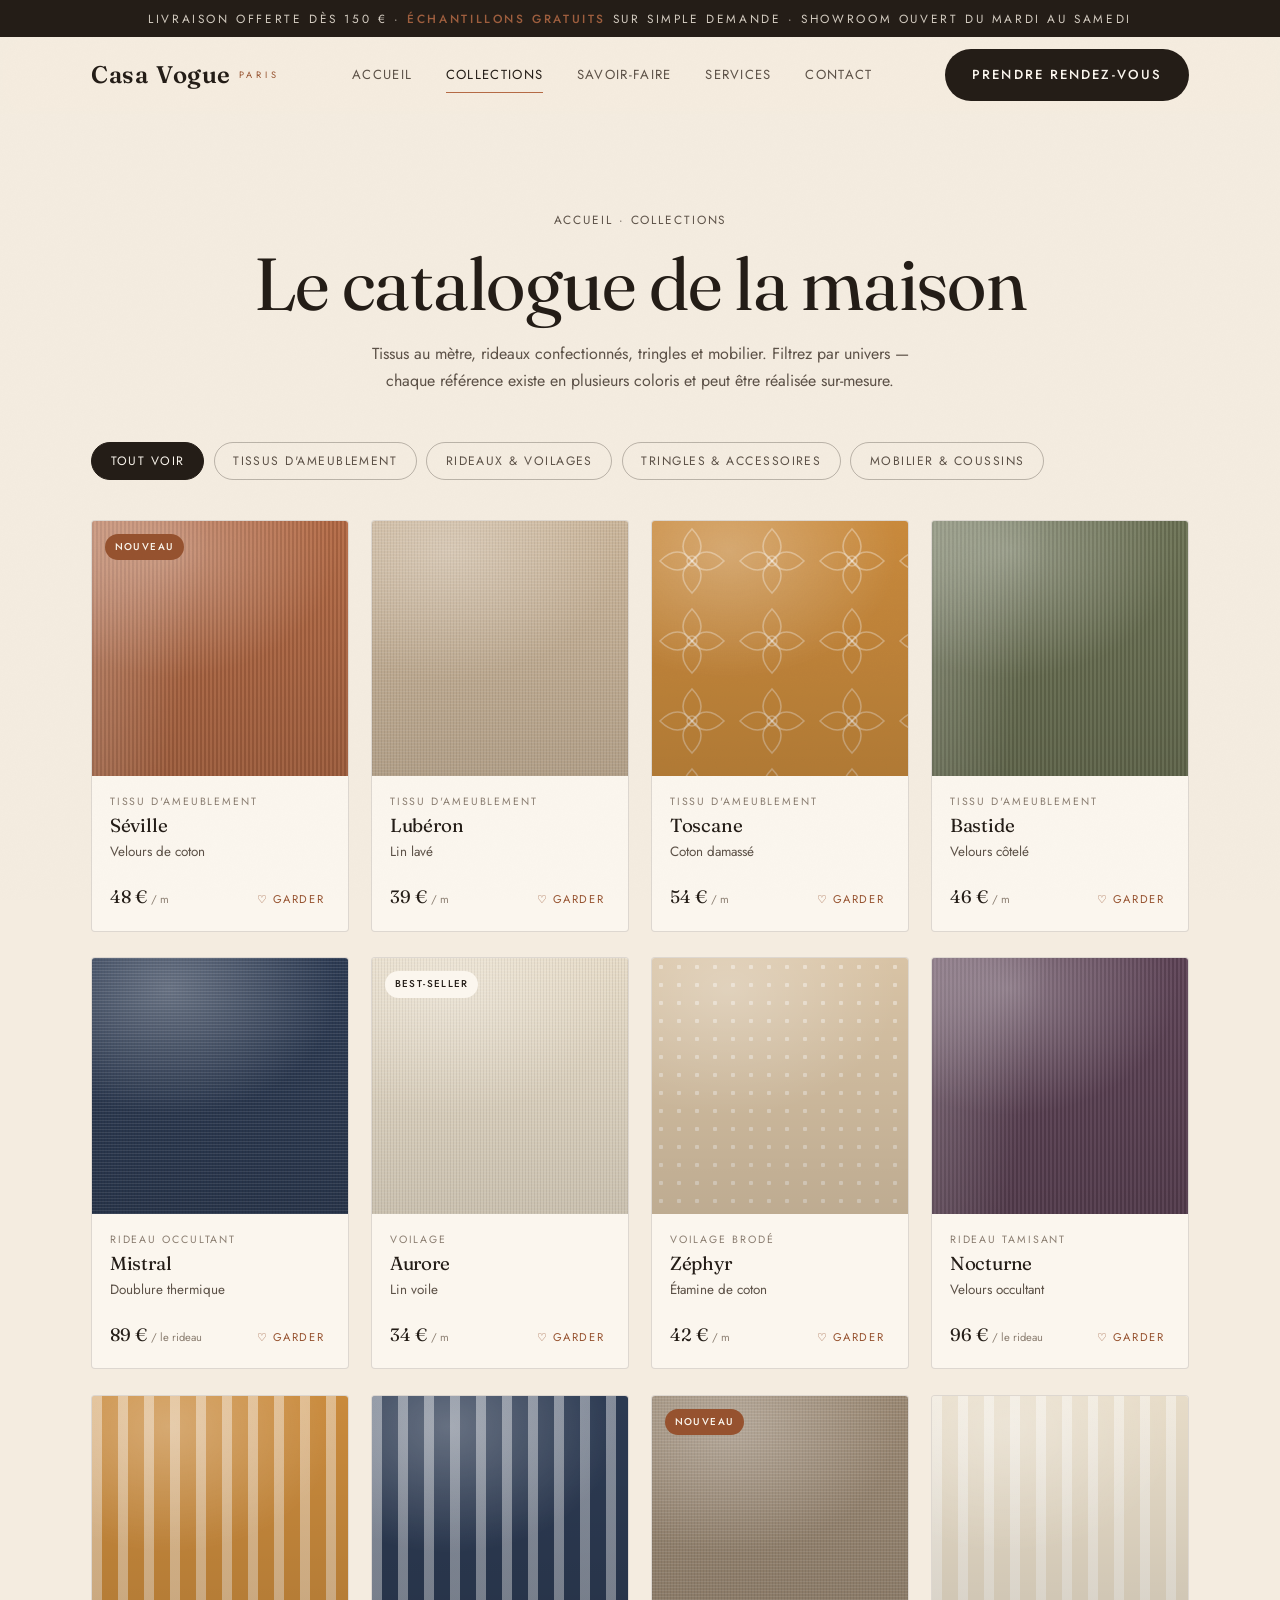
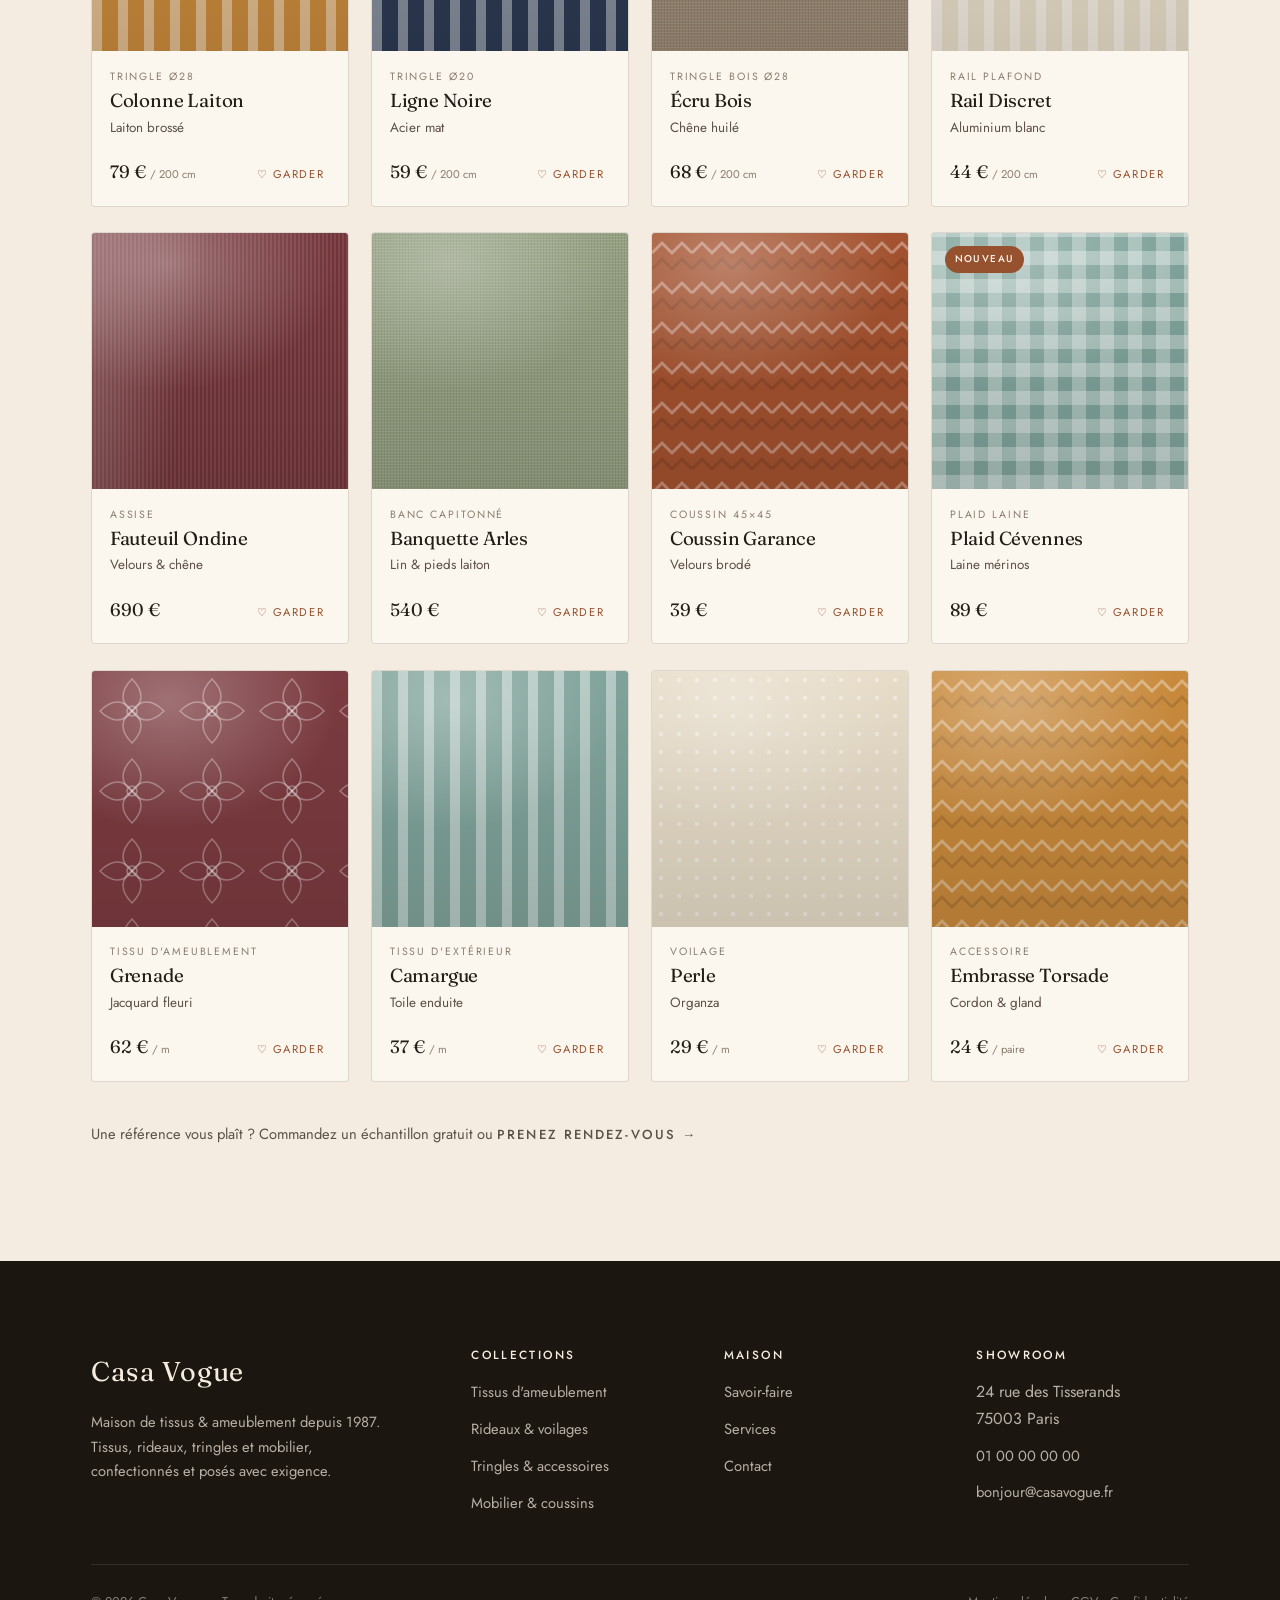
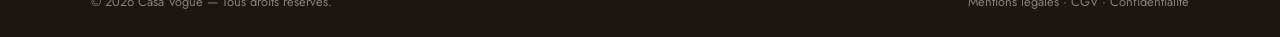
==== collections.html @ 4a0892eb "Premier rendu du site vitrine Casa Vogue Site statique (HTML/CSS/JS) pour une maison de tissus & ame" ====
<!DOCTYPE html>
<html lang="fr">
<head>
  <meta charset="UTF-8" />
  <meta name="viewport" content="width=device-width, initial-scale=1.0" />
  <title>Collections — CASA VOGUE</title>
  <meta name="description" content="Le catalogue Casa Vogue : tissus d'ameublement, rideaux & voilages, tringles et accessoires, mobilier et coussins. Filtrez par univers." />
  <link rel="icon" href="assets/img/favicon.svg" type="image/svg+xml" />
  <link rel="preconnect" href="https://fonts.googleapis.com" />
  <link rel="preconnect" href="https://fonts.gstatic.com" crossorigin />
  <link href="https://fonts.googleapis.com/css2?family=Fraunces:ital,opsz,wght@0,9..144,400;0,9..144,500;0,9..144,600;1,9..144,400;1,9..144,500&family=Jost:wght@300;400;500;600&display=swap" rel="stylesheet" />
  <link rel="stylesheet" href="assets/css/styles.css" />
</head>
<body>

  <div class="topbar">
    <span>Livraison offerte dès 150 € · <b>Échantillons gratuits</b> sur simple demande · Showroom ouvert du mardi au samedi</span>
  </div>

  <header class="nav">
    <div class="wrap nav-inner">
      <a href="index.html" class="brand" aria-label="Casa Vogue, accueil">
        <span class="mark">Casa</span><span class="mark">Vogue</span><span class="sub">Paris</span>
      </a>
      <nav class="nav-links" aria-label="Navigation principale">
        <a href="index.html">Accueil</a>
        <a href="collections.html" aria-current="page">Collections</a>
        <a href="index.html#savoir-faire">Savoir-faire</a>
        <a href="index.html#services">Services</a>
        <a href="contact.html">Contact</a>
      </nav>
      <div class="nav-cta">
        <a href="contact.html" class="btn btn-primary">Prendre rendez-vous</a>
        <button class="nav-toggle" aria-label="Ouvrir le menu" aria-expanded="false"><span></span><span></span><span></span></button>
      </div>
    </div>
  </header>

  <nav class="mobile-menu" aria-label="Menu mobile">
    <a href="index.html">Accueil</a>
    <a href="collections.html">Collections</a>
    <a href="index.html#savoir-faire">Savoir-faire</a>
    <a href="index.html#services">Services</a>
    <a href="contact.html">Contact</a>
    <a href="contact.html" class="btn btn-primary">Prendre rendez-vous</a>
  </nav>

  <main>
    <section class="page-hero">
      <div class="wrap">
        <p class="breadcrumb" data-reveal><a href="index.html">Accueil</a> · Collections</p>
        <h1 data-reveal data-delay="1">Le catalogue de la maison</h1>
        <p data-reveal data-delay="2">Tissus au mètre, rideaux confectionnés, tringles et mobilier.
          Filtrez par univers — chaque référence existe en plusieurs coloris et peut être réalisée sur-mesure.</p>
      </div>
    </section>

    <section class="section" style="padding-top:0">
      <div class="wrap">
        <div class="filterbar" data-filter data-reveal>
          <button data-cat="all" class="active">Tout voir</button>
          <button data-cat="tissus">Tissus d'ameublement</button>
          <button data-cat="rideaux">Rideaux &amp; voilages</button>
          <button data-cat="tringles">Tringles &amp; accessoires</button>
          <button data-cat="ameublement">Mobilier &amp; coussins</button>
        </div>

        <div class="product-grid" data-catalogue>
          <!-- injecté par assets/js/products.js -->
        </div>

        <p style="margin-top:2.5rem;color:var(--ink-soft);font-size:.92rem" data-reveal>
          Une référence vous plaît&nbsp;? Commandez un échantillon gratuit ou
          <a href="contact.html" class="link-underline" style="display:inline">prenez rendez-vous <span class="arrow">→</span></a>
        </p>
      </div>
    </section>
  </main>

  <footer class="footer">
    <div class="wrap">
      <div class="footer-top">
        <div>
          <div class="brand">Casa Vogue</div>
          <p>Maison de tissus & ameublement depuis 1987. Tissus, rideaux, tringles et mobilier, confectionnés et posés avec exigence.</p>
        </div>
        <div>
          <h4>Collections</h4>
          <ul>
            <li><a href="collections.html#tissus">Tissus d'ameublement</a></li>
            <li><a href="collections.html#rideaux">Rideaux &amp; voilages</a></li>
            <li><a href="collections.html#tringles">Tringles &amp; accessoires</a></li>
            <li><a href="collections.html#ameublement">Mobilier &amp; coussins</a></li>
          </ul>
        </div>
        <div>
          <h4>Maison</h4>
          <ul>
            <li><a href="index.html#savoir-faire">Savoir-faire</a></li>
            <li><a href="index.html#services">Services</a></li>
            <li><a href="contact.html">Contact</a></li>
          </ul>
        </div>
        <div>
          <h4>Showroom</h4>
          <ul>
            <li>24 rue des Tisserands<br>75003 Paris</li>
            <li><a href="tel:+33100000000">01 00 00 00 00</a></li>
            <li><a href="mailto:bonjour@casavogue.fr">bonjour@casavogue.fr</a></li>
          </ul>
        </div>
      </div>
      <div class="footer-bottom">
        <span>© <span data-year>2026</span> Casa Vogue — Tous droits réservés.</span>
        <span><a href="#">Mentions légales</a> · <a href="#">CGV</a> · <a href="#">Confidentialité</a></span>
      </div>
    </div>
  </footer>

  <script src="assets/js/main.js"></script>
  <script src="assets/js/products.js"></script>
</body>
</html>
---- assets/css/styles.css ----
/* =====================================================================
   CASA VOGUE — Maison de tissus & ameublement
   Design system : ivoire chaud · encre espresso · terracotta · olive
   Typographie : Fraunces (display) + Jost (texte)
   ===================================================================== */

/* ------------------------------ Tokens ------------------------------ */
:root {
  /* Palette */
  --paper:        #f4ece0;
  --paper-2:      #ecdfcd;
  --cream:        #fbf6ee;
  --ink:          #241d17;
  --ink-soft:     #5c5147;
  --ink-faint:    #8a7d70;
  --terracotta:   #b56a45;
  --terracotta-d: #96522f;
  --olive:        #6d7355;
  --bordeaux:     #7c3b40;
  --gold:         #a9803f;
  --line:         rgba(36, 29, 23, .14);
  --line-strong:  rgba(36, 29, 23, .28);
  --shadow:       0 24px 60px -30px rgba(36, 29, 23, .45);
  --shadow-sm:    0 12px 30px -18px rgba(36, 29, 23, .4);

  /* Type */
  --display: "Fraunces", "Playfair Display", Georgia, serif;
  --body:    "Jost", "Century Gothic", sans-serif;

  /* Rhythm */
  --wrap: 1200px;
  --gutter: clamp(1.25rem, 4vw, 4rem);
  --radius: 4px;
  --ease: cubic-bezier(.22, 1, .36, 1);
}

/* ------------------------------ Reset ------------------------------- */
*, *::before, *::after { box-sizing: border-box; }
* { margin: 0; }
html { scroll-behavior: smooth; -webkit-text-size-adjust: 100%; }
body {
  font-family: var(--body);
  color: var(--ink);
  background: var(--paper);
  line-height: 1.65;
  font-weight: 400;
  overflow-x: hidden;
  -webkit-font-smoothing: antialiased;
  text-rendering: optimizeLegibility;
}
img, svg { display: block; max-width: 100%; }
a { color: inherit; text-decoration: none; }
button { font-family: inherit; cursor: pointer; border: none; background: none; color: inherit; }
ul { list-style: none; padding: 0; }

/* Paper grain overlay */
body::before {
  content: "";
  position: fixed;
  inset: 0;
  pointer-events: none;
  z-index: 9999;
  opacity: .5;
  mix-blend-mode: multiply;
  background-image: url("data:image/svg+xml,%3Csvg xmlns='http://www.w3.org/2000/svg' width='140' height='140'%3E%3Cfilter id='n'%3E%3CfeTurbulence type='fractalNoise' baseFrequency='.85' numOctaves='2' stitchTiles='stitch'/%3E%3CfeColorMatrix type='saturate' values='0'/%3E%3C/filter%3E%3Crect width='100%25' height='100%25' filter='url(%23n)' opacity='.045'/%3E%3C/svg%3E");
}

/* --------------------------- Typography ----------------------------- */
h1, h2, h3, h4 { font-family: var(--display); font-weight: 400; line-height: 1.04; letter-spacing: -.01em; }
.eyebrow {
  font-family: var(--body);
  font-size: .72rem;
  letter-spacing: .34em;
  text-transform: uppercase;
  color: var(--terracotta-d);
  font-weight: 500;
  display: inline-flex;
  align-items: center;
  gap: .8rem;
}
.eyebrow::before { content: ""; width: 30px; height: 1px; background: var(--terracotta); opacity: .7; }
.eyebrow.center::after { content: ""; width: 30px; height: 1px; background: var(--terracotta); opacity: .7; }
.serif-italic { font-style: italic; }

/* ---------------------------- Layout -------------------------------- */
.wrap { width: 100%; max-width: var(--wrap); margin-inline: auto; padding-inline: var(--gutter); }
.section { padding-block: clamp(4.5rem, 9vw, 8rem); }
.section-head { max-width: 640px; margin-bottom: clamp(2.5rem, 5vw, 4rem); }
.section-head.center { margin-inline: auto; text-align: center; }
.section-head h2 { font-size: clamp(2.1rem, 5.2vw, 3.6rem); margin-top: 1.1rem; }
.section-head p { margin-top: 1.2rem; color: var(--ink-soft); font-size: 1.05rem; max-width: 52ch; }
.section-head.center p { margin-inline: auto; }

/* ---------------------------- Buttons ------------------------------- */
.btn {
  --pad: .95rem 1.7rem;
  display: inline-flex; align-items: center; gap: .6rem;
  padding: var(--pad);
  font-size: .82rem; letter-spacing: .16em; text-transform: uppercase; font-weight: 500;
  border-radius: 100px;
  transition: transform .35s var(--ease), background .35s var(--ease), color .35s var(--ease), box-shadow .35s var(--ease);
  position: relative; will-change: transform;
}
.btn .arrow { transition: transform .35s var(--ease); }
.btn:hover .arrow { transform: translateX(4px); }
.btn-primary { background: var(--ink); color: var(--cream); }
.btn-primary:hover { background: var(--terracotta-d); transform: translateY(-2px); box-shadow: var(--shadow-sm); }
.btn-ghost { border: 1px solid var(--line-strong); color: var(--ink); }
.btn-ghost:hover { border-color: var(--ink); background: var(--ink); color: var(--cream); transform: translateY(-2px); }
.link-underline {
  font-size: .82rem; letter-spacing: .16em; text-transform: uppercase; font-weight: 500;
  display: inline-flex; align-items: center; gap: .55rem; padding-bottom: 3px;
  background-image: linear-gradient(var(--terracotta), var(--terracotta));
  background-size: 0% 1px; background-repeat: no-repeat; background-position: left bottom;
  transition: background-size .4s var(--ease), color .3s;
}
.link-underline:hover { background-size: 100% 1px; color: var(--terracotta-d); }
.link-underline .arrow { transition: transform .35s var(--ease); }
.link-underline:hover .arrow { transform: translateX(4px); }

/* -------------------------- Announcement ---------------------------- */
.topbar {
  background: var(--ink); color: var(--paper);
  font-size: .74rem; letter-spacing: .22em; text-transform: uppercase;
  text-align: center; padding: .55rem 1rem; position: relative; z-index: 60;
}
.topbar span { opacity: .85; }
.topbar b { color: var(--terracotta); font-weight: 500; }

/* ------------------------------ Nav --------------------------------- */
.nav {
  position: sticky; top: 0; z-index: 50;
  background: color-mix(in srgb, var(--paper) 82%, transparent);
  backdrop-filter: blur(14px) saturate(1.4);
  border-bottom: 1px solid transparent;
  transition: border-color .4s, background .4s, box-shadow .4s;
}
.nav.scrolled { border-color: var(--line); box-shadow: 0 10px 30px -24px rgba(36,29,23,.5); }
.nav-inner { display: flex; align-items: center; justify-content: space-between; height: 76px; }
.brand { display: flex; align-items: baseline; gap: .5rem; font-family: var(--display); font-size: 1.5rem; letter-spacing: .02em; }
.brand .mark { font-weight: 600; }
.brand .sub { font-family: var(--body); font-size: .58rem; letter-spacing: .42em; text-transform: uppercase; color: var(--terracotta-d); align-self: center; }
.nav-links { display: flex; align-items: center; gap: 2.1rem; }
.nav-links a {
  font-size: .82rem; letter-spacing: .1em; text-transform: uppercase; color: var(--ink-soft);
  position: relative; padding: .3rem 0; transition: color .3s;
}
.nav-links a::after {
  content: ""; position: absolute; left: 0; bottom: -2px; width: 0; height: 1px;
  background: var(--terracotta); transition: width .35s var(--ease);
}
.nav-links a:hover, .nav-links a[aria-current="page"] { color: var(--ink); }
.nav-links a:hover::after, .nav-links a[aria-current="page"]::after { width: 100%; }
.nav-cta { display: flex; align-items: center; gap: 1.2rem; }
.nav-toggle { display: none; width: 44px; height: 44px; flex-direction: column; justify-content: center; gap: 5px; align-items: center; }
.nav-toggle span { width: 24px; height: 1.6px; background: var(--ink); transition: transform .35s var(--ease), opacity .3s; }
.nav-toggle.open span:nth-child(1) { transform: translateY(6.6px) rotate(45deg); }
.nav-toggle.open span:nth-child(2) { opacity: 0; }
.nav-toggle.open span:nth-child(3) { transform: translateY(-6.6px) rotate(-45deg); }

/* ------------------------------ Hero -------------------------------- */
.hero { position: relative; padding-top: clamp(2.5rem, 5vw, 4rem); padding-bottom: clamp(3rem, 6vw, 5rem); overflow: hidden; }
.hero-grid { display: grid; grid-template-columns: 1.05fr .95fr; gap: clamp(2rem, 5vw, 4.5rem); align-items: center; }
.hero-copy { max-width: 33rem; }
.hero h1 { font-size: clamp(2.9rem, 7.4vw, 5.9rem); margin: 1.4rem 0 0; letter-spacing: -.02em; }
.hero h1 em { font-style: italic; color: var(--terracotta-d); }
.hero-lede { margin-top: 1.6rem; font-size: 1.12rem; color: var(--ink-soft); max-width: 42ch; }
.hero-actions { margin-top: 2.3rem; display: flex; gap: 1rem; flex-wrap: wrap; }
.hero-stats { margin-top: 3rem; display: flex; gap: 2.4rem; flex-wrap: wrap; }
.hero-stats .stat b { font-family: var(--display); font-size: 1.9rem; display: block; line-height: 1; }
.hero-stats .stat span { font-size: .72rem; letter-spacing: .16em; text-transform: uppercase; color: var(--ink-faint); }

/* Hero collage of fabric swatches */
.hero-collage { position: relative; aspect-ratio: 1 / 1.06; }
.hero-collage .tile {
  position: absolute; border-radius: 6px; box-shadow: var(--shadow);
  overflow: hidden; border: 6px solid var(--cream);
}
.hero-collage .t1 { inset: 0 34% 30% 0; z-index: 2; }
.hero-collage .t2 { width: 46%; aspect-ratio: 3/4; right: 0; top: 8%; z-index: 3; }
.hero-collage .t3 { width: 40%; aspect-ratio: 4/3; left: 8%; bottom: 0; z-index: 4; }
.hero-collage .badge {
  position: absolute; right: 2%; bottom: 6%; z-index: 5;
  width: 122px; height: 122px; border-radius: 50%;
  background: var(--bordeaux); color: var(--cream);
  display: grid; place-items: center; text-align: center;
  font-family: var(--display); line-height: 1.1; box-shadow: var(--shadow);
  animation: spin-slow 26s linear infinite;
}
.hero-collage .badge span { font-size: .62rem; letter-spacing: .12em; text-transform: uppercase; font-family: var(--body); display: block; }
.hero-collage .badge b { font-size: 1.35rem; display: block; }
@keyframes spin-slow { to { transform: rotate(360deg); } }
@media (prefers-reduced-motion: reduce) { .hero-collage .badge { animation: none; } }

/* ----------------------------- Marquee ------------------------------ */
.marquee { border-block: 1px solid var(--line); background: var(--paper-2); overflow: hidden; }
.marquee-track { display: flex; gap: 3.2rem; padding: 1.05rem 0; white-space: nowrap; width: max-content; animation: slide 34s linear infinite; }
.marquee:hover .marquee-track { animation-play-state: paused; }
.marquee-track span { font-family: var(--display); font-style: italic; font-size: 1.5rem; color: var(--ink-soft); display: inline-flex; align-items: center; gap: 3.2rem; }
.marquee-track span::after { content: "✦"; color: var(--terracotta); font-style: normal; font-size: .8rem; }
@keyframes slide { to { transform: translateX(-50%); } }
@media (prefers-reduced-motion: reduce) { .marquee-track { animation: none; } }

/* --------------------------- Swatch art ----------------------------- */
/* Base fabric swatch; palette + weave set by modifier classes */
.swatch { position: relative; width: 100%; height: 100%; background-color: var(--sw, #cbb69b); overflow: hidden; }
.swatch::after { /* soft light + weave sheen */
  content: ""; position: absolute; inset: 0;
  background:
    radial-gradient(120% 90% at 30% 12%, rgba(255,255,255,.28), transparent 55%),
    linear-gradient(180deg, transparent, rgba(0,0,0,.12));
}
/* Linen / lin weave */
.w-lin { background-image:
  repeating-linear-gradient(0deg, rgba(255,255,255,.10) 0 1px, transparent 1px 3px),
  repeating-linear-gradient(90deg, rgba(0,0,0,.07) 0 1px, transparent 1px 3px); }
/* Velvet / velours */
.w-velours { background-image:
  linear-gradient(100deg, rgba(255,255,255,.22), transparent 40%),
  repeating-linear-gradient(90deg, rgba(0,0,0,.10) 0 2px, rgba(255,255,255,.05) 2px 4px); }
/* Stripes / rayures */
.w-rayures { background-image:
  repeating-linear-gradient(90deg, rgba(255,255,255,.42) 0 10px, transparent 10px 26px); }
/* Gingham / carreaux */
.w-carreaux { background-image:
  repeating-linear-gradient(0deg, rgba(255,255,255,.32) 0 14px, transparent 14px 28px),
  repeating-linear-gradient(90deg, rgba(255,255,255,.32) 0 14px, transparent 14px 28px); }
/* Chevron */
.w-chevron { background-image: url("data:image/svg+xml,%3Csvg xmlns='http://www.w3.org/2000/svg' width='40' height='40'%3E%3Cpath d='M0 20 L10 10 L20 20 L30 10 L40 20' fill='none' stroke='%23ffffff' stroke-opacity='.35' stroke-width='3'/%3E%3Cpath d='M0 36 L10 26 L20 36 L30 26 L40 36' fill='none' stroke='%23000000' stroke-opacity='.12' stroke-width='3'/%3E%3C/svg%3E"); }
/* Damask / floral */
.w-damas { background-image: url("data:image/svg+xml,%3Csvg xmlns='http://www.w3.org/2000/svg' width='80' height='80'%3E%3Cg fill='none' stroke='%23ffffff' stroke-opacity='.34' stroke-width='1.6'%3E%3Cpath d='M40 8 C52 20 52 32 40 40 C28 32 28 20 40 8Z'/%3E%3Cpath d='M40 72 C52 60 52 48 40 40 C28 48 28 60 40 72Z'/%3E%3Ccircle cx='40' cy='40' r='5'/%3E%3Cpath d='M8 40 C20 52 32 52 40 40 C32 28 20 28 8 40Z'/%3E%3Cpath d='M72 40 C60 52 48 52 40 40 C48 28 60 28 72 40Z'/%3E%3C/g%3E%3C/svg%3E"); }
/* Dots / pois */
.w-pois { background-image: radial-gradient(rgba(255,255,255,.4) 2px, transparent 2.5px); background-size: 18px 18px; }

/* Palettes */
.p-terracotta { --sw: #b56a45; }
.p-ochre      { --sw: #c98a3c; }
.p-olive      { --sw: #6d7355; }
.p-sage       { --sw: #94a081; }
.p-bordeaux   { --sw: #7c3b40; }
.p-bleu       { --sw: #3f5a6b; }
.p-bleunuit   { --sw: #2c3a52; }
.p-lin        { --sw: #cbb69b; }
.p-sable      { --sw: #d8c3a5; }
.p-taupe      { --sw: #9a8873; }
.p-ivoire     { --sw: #e7dcc8; }
.p-rouille    { --sw: #a4522f; }
.p-vertdeau   { --sw: #7fa39a; }
.p-prune      { --sw: #5f4457; }

/* --------------------------- Collections ---------------------------- */
.collections-grid { display: grid; grid-template-columns: repeat(3, 1fr); gap: 1.5rem; }
.collection-card {
  position: relative; border-radius: var(--radius); overflow: hidden;
  aspect-ratio: 4 / 5; box-shadow: var(--shadow-sm); isolation: isolate; display: block;
}
.collection-card .swatch { transition: transform .8s var(--ease); }
.collection-card:hover .swatch { transform: scale(1.06); }
.collection-card .overlay {
  position: absolute; inset: 0; z-index: 2;
  background: linear-gradient(to top, rgba(20,15,11,.72) 8%, rgba(20,15,11,.06) 55%, transparent);
  display: flex; flex-direction: column; justify-content: flex-end; padding: 1.6rem;
  color: var(--cream);
}
.collection-card .count { font-size: .7rem; letter-spacing: .2em; text-transform: uppercase; opacity: .82; }
.collection-card h3 { font-size: 1.5rem; margin-top: .25rem; }
.collection-card .go {
  margin-top: .9rem; font-size: .74rem; letter-spacing: .16em; text-transform: uppercase;
  display: inline-flex; align-items: center; gap: .5rem; opacity: 0; transform: translateY(8px);
  transition: opacity .4s var(--ease), transform .4s var(--ease);
}
.collection-card:hover .go { opacity: 1; transform: translateY(0); }
.collection-card.tall { grid-row: span 2; aspect-ratio: auto; }

/* ---------------------------- Products ------------------------------ */
.product-grid { display: grid; grid-template-columns: repeat(4, 1fr); gap: 1.6rem 1.4rem; }
.product {
  background: var(--cream); border: 1px solid var(--line); border-radius: var(--radius);
  overflow: hidden; transition: transform .4s var(--ease), box-shadow .4s var(--ease); display: flex; flex-direction: column;
}
.product:hover { transform: translateY(-6px); box-shadow: var(--shadow); }
.product .thumb { aspect-ratio: 1 / 1; position: relative; overflow: hidden; }
.product .thumb .swatch { transition: transform .7s var(--ease); }
.product:hover .thumb .swatch { transform: scale(1.07); }
.product .tag {
  position: absolute; top: .8rem; left: .8rem; z-index: 3;
  background: var(--cream); color: var(--ink); font-size: .62rem; letter-spacing: .14em;
  text-transform: uppercase; padding: .32rem .6rem; border-radius: 100px; font-weight: 500;
}
.product .tag.new { background: var(--terracotta-d); color: var(--cream); }
.product .body { padding: 1.05rem 1.1rem 1.2rem; display: flex; flex-direction: column; gap: .35rem; flex: 1; }
.product .cat { font-size: .66rem; letter-spacing: .18em; text-transform: uppercase; color: var(--ink-faint); }
.product h3 { font-size: 1.18rem; }
.product .matiere { font-size: .84rem; color: var(--ink-soft); }
.product .foot { margin-top: auto; padding-top: .8rem; display: flex; align-items: baseline; justify-content: space-between; }
.product .price { font-family: var(--display); font-size: 1.12rem; }
.product .price small { font-size: .7rem; color: var(--ink-faint); font-family: var(--body); }
.product .fav { font-size: .7rem; letter-spacing: .14em; text-transform: uppercase; color: var(--terracotta-d); }

/* Filter bar */
.filterbar { display: flex; flex-wrap: wrap; gap: .6rem; margin-bottom: 2.5rem; }
.filterbar button {
  font-size: .76rem; letter-spacing: .12em; text-transform: uppercase; color: var(--ink-soft);
  padding: .55rem 1.15rem; border: 1px solid var(--line-strong); border-radius: 100px;
  transition: all .3s var(--ease);
}
.filterbar button:hover { border-color: var(--ink); color: var(--ink); }
.filterbar button.active { background: var(--ink); color: var(--cream); border-color: var(--ink); }

/* --------------------------- Savoir-faire --------------------------- */
.split { display: grid; grid-template-columns: 1fr 1fr; gap: clamp(2rem, 5vw, 5rem); align-items: center; }
.split.alt { background: var(--ink); color: var(--paper); }
.split-art { position: relative; aspect-ratio: 5/6; border-radius: var(--radius); overflow: hidden; box-shadow: var(--shadow); }
.split-art .swatch-frame { position: absolute; border: 6px solid var(--cream); border-radius: 6px; box-shadow: var(--shadow-sm); overflow: hidden; }
.split-copy h2 { font-size: clamp(2rem, 4.6vw, 3.2rem); margin: 1.1rem 0 1.3rem; }
.split-copy p { color: var(--ink-soft); margin-bottom: 1rem; }
.split.alt .split-copy p { color: color-mix(in srgb, var(--paper) 80%, transparent); }
.feature-list { margin-top: 1.6rem; display: grid; gap: 1.1rem; }
.feature-list li { display: flex; gap: 1rem; align-items: flex-start; }
.feature-list .ic { flex: none; width: 40px; height: 40px; border-radius: 50%; border: 1px solid var(--line-strong); display: grid; place-items: center; color: var(--terracotta-d); }
.split.alt .feature-list .ic { border-color: rgba(255,255,255,.2); color: var(--terracotta); }
.feature-list b { font-family: var(--display); font-size: 1.1rem; font-weight: 500; }
.feature-list span { font-size: .9rem; color: var(--ink-faint); }
.split.alt .feature-list span { color: color-mix(in srgb, var(--paper) 60%, transparent); }

/* ----------------------------- Services ----------------------------- */
.services-grid { display: grid; grid-template-columns: repeat(4, 1fr); gap: 1.4rem; }
.service {
  padding: 2rem 1.6rem; border: 1px solid var(--line); border-radius: var(--radius);
  background: var(--cream); transition: transform .4s var(--ease), border-color .4s, background .4s;
  position: relative; overflow: hidden;
}
.service::before {
  content: ""; position: absolute; left: 0; top: 0; width: 100%; height: 3px;
  background: linear-gradient(90deg, var(--terracotta), var(--gold)); transform: scaleX(0); transform-origin: left; transition: transform .5s var(--ease);
}
.service:hover { transform: translateY(-6px); }
.service:hover::before { transform: scaleX(1); }
.service .num { font-family: var(--display); font-size: .9rem; color: var(--terracotta-d); }
.service .ic { width: 46px; height: 46px; margin: 1rem 0 1.2rem; color: var(--ink); }
.service h3 { font-size: 1.35rem; margin-bottom: .6rem; }
.service p { font-size: .92rem; color: var(--ink-soft); }

/* --------------------------- Réalisations --------------------------- */
.gallery { display: grid; grid-template-columns: repeat(4, 1fr); grid-auto-rows: 200px; gap: 1rem; }
.gallery figure { position: relative; border-radius: var(--radius); overflow: hidden; box-shadow: var(--shadow-sm); }
.gallery figure .swatch { transition: transform .8s var(--ease); }
.gallery figure:hover .swatch { transform: scale(1.08); }
.gallery figcaption {
  position: absolute; left: 0; bottom: 0; right: 0; padding: 1rem;
  background: linear-gradient(to top, rgba(20,15,11,.66), transparent);
  color: var(--cream); font-size: .8rem; letter-spacing: .1em; text-transform: uppercase;
  transform: translateY(6px); opacity: 0; transition: all .4s var(--ease);
}
.gallery figure:hover figcaption { transform: translateY(0); opacity: 1; }
.g-wide { grid-column: span 2; }
.g-tall { grid-row: span 2; }

/* --------------------------- Testimonials --------------------------- */
.testi-grid { display: grid; grid-template-columns: repeat(3, 1fr); gap: 1.6rem; }
.testi {
  padding: 2.2rem 1.9rem; background: var(--cream); border: 1px solid var(--line);
  border-radius: var(--radius); display: flex; flex-direction: column; gap: 1.2rem;
}
.testi .stars { color: var(--gold); letter-spacing: .2em; font-size: .9rem; }
.testi blockquote { font-family: var(--display); font-size: 1.22rem; line-height: 1.45; font-style: italic; }
.testi .who { display: flex; align-items: center; gap: .85rem; margin-top: auto; }
.testi .avatar { width: 42px; height: 42px; border-radius: 50%; background: var(--paper-2); display: grid; place-items: center; font-family: var(--display); color: var(--terracotta-d); }
.testi .who b { display: block; font-family: var(--display); font-weight: 500; }
.testi .who span { font-size: .78rem; color: var(--ink-faint); }

/* ------------------------------ CTA band ---------------------------- */
.cta-band { background: var(--ink); color: var(--paper); position: relative; overflow: hidden; }
.cta-band::before {
  content: ""; position: absolute; inset: 0; opacity: .5;
  background:
    radial-gradient(50% 60% at 85% 20%, rgba(181,106,69,.5), transparent 60%),
    radial-gradient(45% 55% at 12% 90%, rgba(109,115,85,.45), transparent 60%);
}
.cta-inner { position: relative; display: grid; grid-template-columns: 1.2fr .8fr; gap: 3rem; align-items: center; }
.cta-inner h2 { font-size: clamp(2rem, 5vw, 3.4rem); }
.cta-inner p { margin-top: 1rem; color: color-mix(in srgb, var(--paper) 78%, transparent); }
.newsletter { display: flex; gap: .6rem; margin-top: 1.6rem; max-width: 460px; }
.newsletter input {
  flex: 1; background: transparent; border: 1px solid rgba(255,255,255,.28); border-radius: 100px;
  padding: .9rem 1.3rem; color: var(--paper); font-family: inherit; font-size: .92rem;
}
.newsletter input::placeholder { color: rgba(255,255,255,.55); }
.newsletter input:focus { outline: none; border-color: var(--terracotta); }
.newsletter .btn-primary { background: var(--terracotta); color: var(--cream); white-space: nowrap; }
.newsletter .btn-primary:hover { background: var(--terracotta-d); }
.cta-msg { margin-top: .8rem; font-size: .82rem; color: var(--terracotta); min-height: 1.2em; }

/* ------------------------------ Footer ------------------------------ */
.footer { background: #1c1610; color: color-mix(in srgb, var(--paper) 72%, transparent); padding-top: clamp(3.5rem, 7vw, 5.5rem); }
.footer-top { display: grid; grid-template-columns: 1.6fr 1fr 1fr 1fr; gap: 2.5rem; padding-bottom: 3rem; border-bottom: 1px solid rgba(255,255,255,.1); }
.footer .brand { color: var(--paper); font-size: 1.7rem; margin-bottom: 1rem; }
.footer p { font-size: .92rem; max-width: 34ch; }
.footer h4 { font-family: var(--body); font-size: .74rem; letter-spacing: .2em; text-transform: uppercase; color: var(--paper); margin-bottom: 1.1rem; font-weight: 500; }
.footer ul { display: grid; gap: .65rem; }
.footer ul a { font-size: .92rem; transition: color .3s; }
.footer ul a:hover { color: var(--terracotta); }
.footer .socials { display: flex; gap: .7rem; margin-top: 1.4rem; }
.footer .socials a { width: 40px; height: 40px; border: 1px solid rgba(255,255,255,.16); border-radius: 50%; display: grid; place-items: center; transition: all .3s; }
.footer .socials a:hover { background: var(--terracotta); border-color: var(--terracotta); color: var(--cream); transform: translateY(-3px); }
.footer-bottom { display: flex; justify-content: space-between; flex-wrap: wrap; gap: 1rem; padding: 1.6rem 0; font-size: .8rem; color: rgba(255,255,255,.45); }
.footer-bottom a:hover { color: var(--terracotta); }

/* ------------------------- Page header (sub) ------------------------ */
.page-hero { padding: clamp(3rem, 6vw, 5rem) 0 clamp(2rem, 4vw, 3rem); text-align: center; position: relative; }
.page-hero h1 { font-size: clamp(2.6rem, 6.5vw, 4.6rem); margin-top: 1rem; }
.page-hero p { margin: 1.2rem auto 0; max-width: 54ch; color: var(--ink-soft); }
.breadcrumb { font-size: .74rem; letter-spacing: .16em; text-transform: uppercase; color: var(--ink-faint); }
.breadcrumb a:hover { color: var(--terracotta-d); }

/* ------------------------------ Contact ----------------------------- */
.contact-grid { display: grid; grid-template-columns: 1fr 1.15fr; gap: clamp(2rem, 5vw, 4.5rem); align-items: start; }
.info-card { display: grid; gap: 1.6rem; }
.info-item { display: flex; gap: 1.1rem; }
.info-item .ic { flex: none; width: 46px; height: 46px; border-radius: 50%; background: var(--cream); border: 1px solid var(--line); display: grid; place-items: center; color: var(--terracotta-d); }
.info-item b { font-family: var(--display); font-size: 1.15rem; font-weight: 500; display: block; }
.info-item p { color: var(--ink-soft); font-size: .95rem; }
.info-item a:hover { color: var(--terracotta-d); }
.form { background: var(--cream); border: 1px solid var(--line); border-radius: var(--radius); padding: clamp(1.6rem, 4vw, 2.6rem); box-shadow: var(--shadow-sm); }
.field { margin-bottom: 1.2rem; }
.field label { display: block; font-size: .74rem; letter-spacing: .12em; text-transform: uppercase; color: var(--ink-soft); margin-bottom: .5rem; }
.field input, .field select, .field textarea {
  width: 100%; padding: .85rem 1rem; font-family: inherit; font-size: .95rem; color: var(--ink);
  background: var(--paper); border: 1px solid var(--line-strong); border-radius: var(--radius);
  transition: border-color .3s, box-shadow .3s;
}
.field input:focus, .field select:focus, .field textarea:focus {
  outline: none; border-color: var(--terracotta); box-shadow: 0 0 0 3px rgba(181,106,69,.14);
}
.field textarea { resize: vertical; min-height: 120px; }
.field.two { display: grid; grid-template-columns: 1fr 1fr; gap: 1rem; }
.form .btn-primary { width: 100%; justify-content: center; margin-top: .5rem; }
.form-msg { margin-top: 1rem; font-size: .9rem; text-align: center; min-height: 1.2em; color: var(--olive); font-weight: 500; }
.map-strip { margin-top: 2.5rem; border-radius: var(--radius); overflow: hidden; border: 1px solid var(--line); aspect-ratio: 16/6; position: relative; }
.map-strip .swatch { filter: saturate(.8); }
.map-strip .pin { position: absolute; inset: 0; display: grid; place-items: center; color: var(--cream); text-align: center; }
.map-strip .pin b { font-family: var(--display); font-size: 1.4rem; display: block; }

/* --------------------------- Scroll reveal -------------------------- */
[data-reveal] { opacity: 0; transform: translateY(26px); transition: opacity .8s var(--ease), transform .8s var(--ease); }
[data-reveal].in { opacity: 1; transform: none; }
[data-reveal][data-delay="1"] { transition-delay: .08s; }
[data-reveal][data-delay="2"] { transition-delay: .16s; }
[data-reveal][data-delay="3"] { transition-delay: .24s; }
[data-reveal][data-delay="4"] { transition-delay: .32s; }
[data-reveal][data-delay="5"] { transition-delay: .40s; }
@media (prefers-reduced-motion: reduce) { [data-reveal] { opacity: 1; transform: none; transition: none; } }

/* ------------------------------ Mobile menu ------------------------- */
.mobile-menu {
  position: fixed; inset: 0; z-index: 55; background: var(--paper);
  display: flex; flex-direction: column; padding: 6rem var(--gutter) 3rem;
  transform: translateX(100%); transition: transform .5s var(--ease); gap: .4rem;
}
.mobile-menu.open { transform: none; }
.mobile-menu a { font-family: var(--display); font-size: 2rem; padding: .7rem 0; border-bottom: 1px solid var(--line); }
.mobile-menu .btn { margin-top: 1.6rem; justify-content: center; }

/* ------------------------------ Responsive -------------------------- */
@media (max-width: 1024px) {
  .product-grid, .services-grid, .gallery { grid-template-columns: repeat(3, 1fr); }
  .footer-top { grid-template-columns: 1fr 1fr; }
}
@media (max-width: 860px) {
  .nav-links, .nav-cta .btn { display: none; }
  .nav-toggle { display: flex; }
  .hero-grid { grid-template-columns: 1fr; }
  .hero-collage { max-width: 460px; margin: 0 auto; }
  .split, .cta-inner, .contact-grid { grid-template-columns: 1fr; }
  .split.reverse .split-art { order: -1; }
  .collections-grid, .testi-grid { grid-template-columns: 1fr 1fr; }
  .collection-card.tall { grid-row: span 1; aspect-ratio: 4/5; }
  .product-grid, .services-grid, .gallery { grid-template-columns: repeat(2, 1fr); }
  .gallery { grid-auto-rows: 160px; }
}
@media (max-width: 560px) {
  .collections-grid, .testi-grid, .product-grid, .services-grid { grid-template-columns: 1fr; }
  .field.two { grid-template-columns: 1fr; }
  .hero-stats { gap: 1.4rem; }
  .g-wide, .g-tall { grid-column: auto; grid-row: auto; }
  .newsletter { flex-direction: column; }
  .newsletter .btn-primary { justify-content: center; }
}
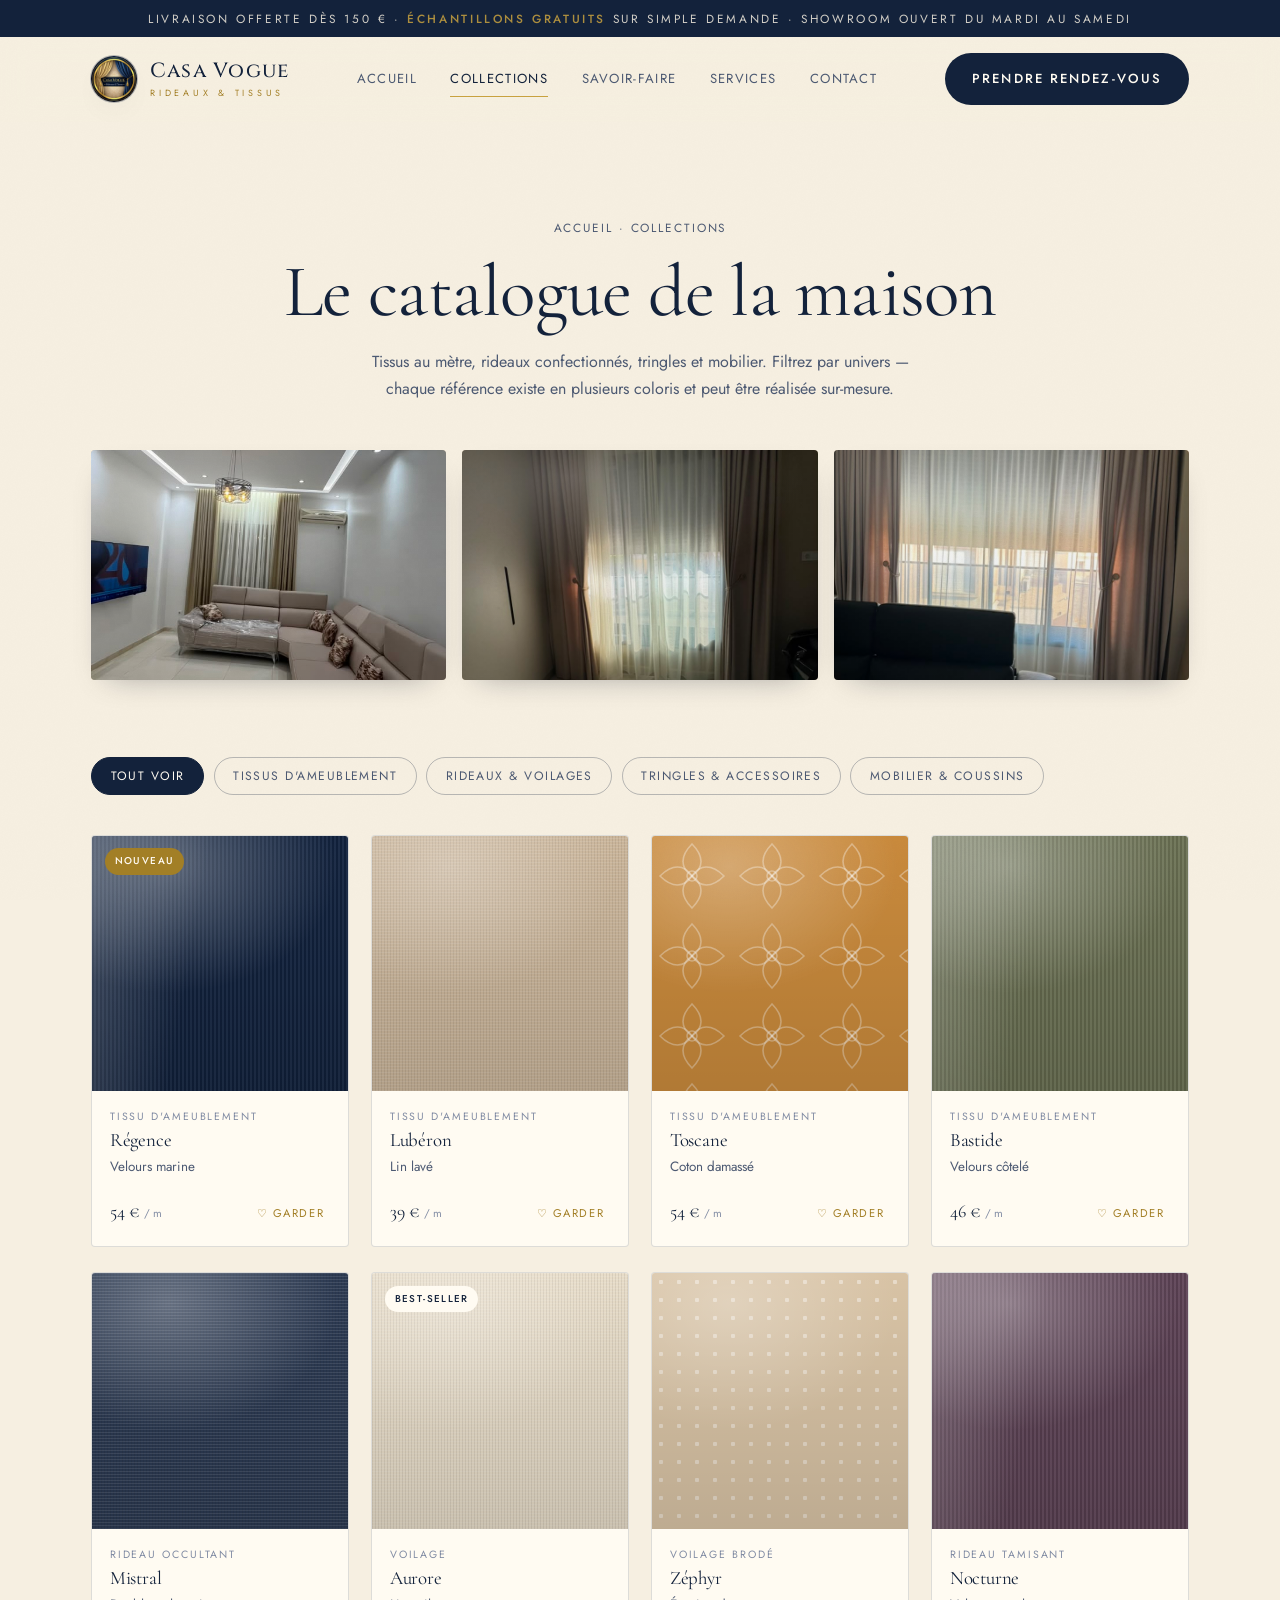
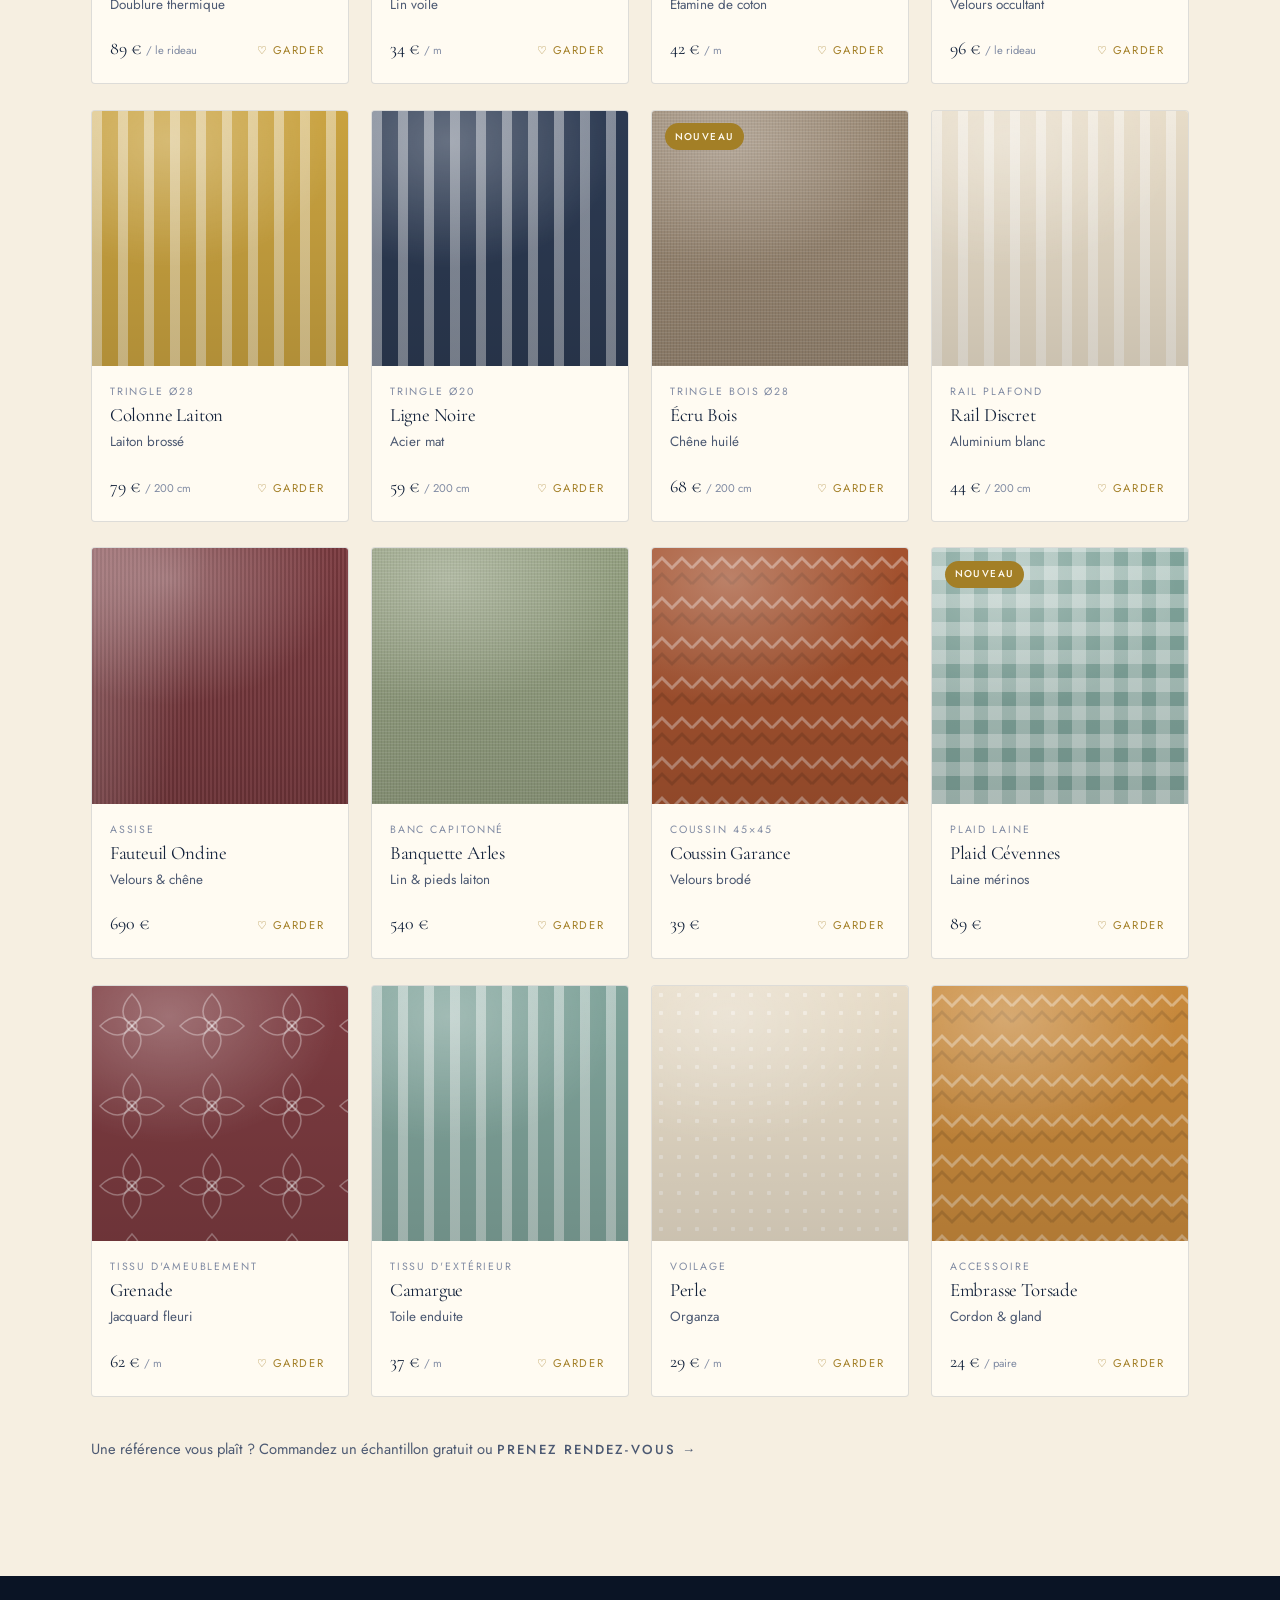
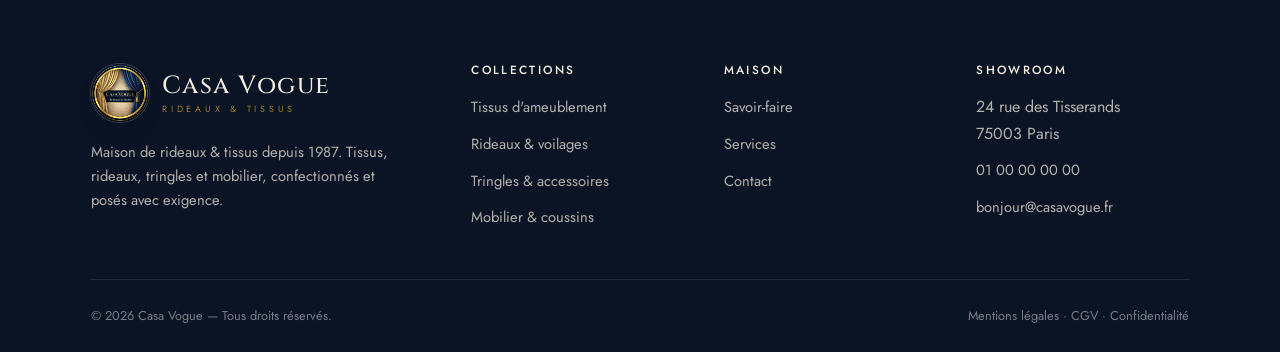
==== commit fdc842b0: "Habille le site avec la véritable identité Casa Vogue - Intègre le vrai logo (marine & or) : favicon" ====
--- a/collections.html
+++ b/collections.html
@@ -5,10 +5,11 @@
   <meta name="viewport" content="width=device-width, initial-scale=1.0" />
   <title>Collections — CASA VOGUE</title>
   <meta name="description" content="Le catalogue Casa Vogue : tissus d'ameublement, rideaux & voilages, tringles et accessoires, mobilier et coussins. Filtrez par univers." />
-  <link rel="icon" href="assets/img/favicon.svg" type="image/svg+xml" />
+  <link rel="icon" href="assets/img/logo.jpg" type="image/jpeg" />
+  <link rel="apple-touch-icon" href="assets/img/logo.jpg" />
   <link rel="preconnect" href="https://fonts.googleapis.com" />
   <link rel="preconnect" href="https://fonts.gstatic.com" crossorigin />
-  <link href="https://fonts.googleapis.com/css2?family=Fraunces:ital,opsz,wght@0,9..144,400;0,9..144,500;0,9..144,600;1,9..144,400;1,9..144,500&family=Jost:wght@300;400;500;600&display=swap" rel="stylesheet" />
+  <link href="https://fonts.googleapis.com/css2?family=Cinzel:wght@400;500;600&family=Cormorant+Garamond:ital,wght@0,400;0,500;0,600;1,400;1,500&family=Jost:wght@300;400;500;600&display=swap" rel="stylesheet" />
   <link rel="stylesheet" href="assets/css/styles.css" />
 </head>
 <body>
@@ -20,7 +21,8 @@
   <header class="nav">
     <div class="wrap nav-inner">
       <a href="index.html" class="brand" aria-label="Casa Vogue, accueil">
-        <span class="mark">Casa</span><span class="mark">Vogue</span><span class="sub">Paris</span>
+        <span class="brand-mark"><img src="assets/img/logo.jpg" alt="" /></span>
+        <span class="brand-word"><span class="mark">Casa Vogue</span><span class="sub">Rideaux &amp; Tissus</span></span>
       </a>
       <nav class="nav-links" aria-label="Navigation principale">
         <a href="index.html">Accueil</a>
@@ -55,6 +57,14 @@
       </div>
     </section>
 
+    <section class="wrap" style="margin-bottom:clamp(3rem,6vw,5rem)">
+      <div class="gallery" style="grid-template-columns:repeat(3,1fr);grid-auto-rows:230px" data-reveal>
+        <figure><div class="swatch"><img src="assets/img/realisations/realisation-01.jpg" alt="Voilage plis vagues, chambre" loading="lazy" /></div><figcaption>Voilage plis vagues</figcaption></figure>
+        <figure><div class="swatch"><img src="assets/img/realisations/realisation-04.jpg" alt="Rideau tamisant et voilage, chambre lumineuse" loading="lazy" /></div><figcaption>Rideau tamisant</figcaption></figure>
+        <figure><div class="swatch"><img src="assets/img/realisations/realisation-02.jpg" alt="Salon habillé, ensemble complet" loading="lazy" /></div><figcaption>Ensemble salon</figcaption></figure>
+      </div>
+    </section>
+
     <section class="section" style="padding-top:0">
       <div class="wrap">
         <div class="filterbar" data-filter data-reveal>
@@ -81,8 +91,11 @@
     <div class="wrap">
       <div class="footer-top">
         <div>
-          <div class="brand">Casa Vogue</div>
-          <p>Maison de tissus & ameublement depuis 1987. Tissus, rideaux, tringles et mobilier, confectionnés et posés avec exigence.</p>
+          <a href="index.html" class="brand">
+            <span class="brand-mark"><img src="assets/img/logo.jpg" alt="" /></span>
+            <span class="brand-word"><span class="mark">Casa Vogue</span><span class="sub">Rideaux &amp; Tissus</span></span>
+          </a>
+          <p>Maison de rideaux &amp; tissus depuis 1987. Tissus, rideaux, tringles et mobilier, confectionnés et posés avec exigence.</p>
         </div>
         <div>
           <h4>Collections</h4>
--- a/assets/css/styles.css
+++ b/assets/css/styles.css
@@ -1,30 +1,31 @@
 /* =====================================================================
-   CASA VOGUE — Maison de tissus & ameublement
-   Design system : ivoire chaud · encre espresso · terracotta · olive
-   Typographie : Fraunces (display) + Jost (texte)
+   CASA VOGUE — Rideaux & Tissus
+   Design system : ivoire chaud · marine profond · or · esprit "rideau de scène"
+   Typographie : Cinzel (capitales) + Cormorant Garamond (display) + Jost (texte)
    ===================================================================== */
 
 /* ------------------------------ Tokens ------------------------------ */
 :root {
   /* Palette */
-  --paper:        #f4ece0;
-  --paper-2:      #ecdfcd;
-  --cream:        #fbf6ee;
-  --ink:          #241d17;
-  --ink-soft:     #5c5147;
-  --ink-faint:    #8a7d70;
-  --terracotta:   #b56a45;
-  --terracotta-d: #96522f;
-  --olive:        #6d7355;
-  --bordeaux:     #7c3b40;
-  --gold:         #a9803f;
-  --line:         rgba(36, 29, 23, .14);
-  --line-strong:  rgba(36, 29, 23, .28);
-  --shadow:       0 24px 60px -30px rgba(36, 29, 23, .45);
-  --shadow-sm:    0 12px 30px -18px rgba(36, 29, 23, .4);
+  --paper:        #f6efe1;
+  --paper-2:      #ebdec1;
+  --cream:        #fffbf2;
+  --ink:          #13223b;
+  --ink-soft:     #4c5972;
+  --ink-faint:    #808ba3;
+  --terracotta:   #c9a23f;   /* or — accents, liens, boutons */
+  --terracotta-d: #a37f26;   /* or profond — hover */
+  --olive:        #16294a;   /* marine secondaire */
+  --bordeaux:     #0f1d33;   /* marine profond — badges, avatars */
+  --gold:         #d4b45a;   /* or clair — étoiles, filets */
+  --line:         rgba(19, 34, 59, .14);
+  --line-strong:  rgba(19, 34, 59, .28);
+  --shadow:       0 24px 60px -30px rgba(11, 20, 36, .5);
+  --shadow-sm:    0 12px 30px -18px rgba(11, 20, 36, .42);
 
   /* Type */
-  --display: "Fraunces", "Playfair Display", Georgia, serif;
+  --display: "Cormorant Garamond", "Playfair Display", Georgia, serif;
+  --caps:    "Cinzel", "Cormorant Garamond", Georgia, serif;
   --body:    "Jost", "Century Gothic", sans-serif;
 
   /* Rhythm */
@@ -68,7 +69,7 @@
 /* --------------------------- Typography ----------------------------- */
 h1, h2, h3, h4 { font-family: var(--display); font-weight: 400; line-height: 1.04; letter-spacing: -.01em; }
 .eyebrow {
-  font-family: var(--body);
+  font-family: var(--caps);
   font-size: .72rem;
   letter-spacing: .34em;
   text-transform: uppercase;
@@ -135,11 +136,23 @@
   border-bottom: 1px solid transparent;
   transition: border-color .4s, background .4s, box-shadow .4s;
 }
-.nav.scrolled { border-color: var(--line); box-shadow: 0 10px 30px -24px rgba(36,29,23,.5); }
-.nav-inner { display: flex; align-items: center; justify-content: space-between; height: 76px; }
-.brand { display: flex; align-items: baseline; gap: .5rem; font-family: var(--display); font-size: 1.5rem; letter-spacing: .02em; }
-.brand .mark { font-weight: 600; }
-.brand .sub { font-family: var(--body); font-size: .58rem; letter-spacing: .42em; text-transform: uppercase; color: var(--terracotta-d); align-self: center; }
+.nav.scrolled { border-color: var(--line); box-shadow: 0 10px 30px -24px rgba(11,20,36,.5); }
+.nav-inner { display: flex; align-items: center; justify-content: space-between; height: 84px; }
+.brand { display: flex; align-items: center; gap: .8rem; }
+.brand-mark {
+  flex: none; width: 46px; height: 46px; border-radius: 50%; overflow: hidden;
+  position: relative; box-shadow: 0 0 0 1px var(--line-strong), var(--shadow-sm);
+  transition: transform .5s var(--ease);
+}
+.brand:hover .brand-mark { transform: rotate(8deg) scale(1.04); }
+.brand-mark img { width: 100%; height: 100%; object-fit: cover; transform: scale(1.14); display: block; }
+.brand-word { display: flex; flex-direction: column; line-height: 1.05; }
+.brand-word .mark {
+  font-family: var(--caps); font-size: 1.28rem; font-weight: 500; letter-spacing: .06em;
+  color: var(--ink);
+}
+.brand-word .sub { font-family: var(--body); font-size: .56rem; letter-spacing: .42em; text-transform: uppercase; color: var(--terracotta-d); margin-top: .3rem; }
+.footer .brand-word .mark { color: var(--paper); }
 .nav-links { display: flex; align-items: center; gap: 2.1rem; }
 .nav-links a {
   font-size: .82rem; letter-spacing: .1em; text-transform: uppercase; color: var(--ink-soft);
@@ -181,14 +194,14 @@
 .hero-collage .t3 { width: 40%; aspect-ratio: 4/3; left: 8%; bottom: 0; z-index: 4; }
 .hero-collage .badge {
   position: absolute; right: 2%; bottom: 6%; z-index: 5;
-  width: 122px; height: 122px; border-radius: 50%;
-  background: var(--bordeaux); color: var(--cream);
+  width: 132px; height: 132px; border-radius: 50%;
+  background: var(--bordeaux); color: var(--cream); overflow: hidden;
   display: grid; place-items: center; text-align: center;
   font-family: var(--display); line-height: 1.1; box-shadow: var(--shadow);
-  animation: spin-slow 26s linear infinite;
-}
-.hero-collage .badge span { font-size: .62rem; letter-spacing: .12em; text-transform: uppercase; font-family: var(--body); display: block; }
-.hero-collage .badge b { font-size: 1.35rem; display: block; }
+  animation: spin-slow 30s linear infinite;
+  border: 3px solid var(--cream);
+}
+.hero-collage .badge img { width: 100%; height: 100%; object-fit: cover; transform: scale(1.1); }
 @keyframes spin-slow { to { transform: rotate(360deg); } }
 @media (prefers-reduced-motion: reduce) { .hero-collage .badge { animation: none; } }
 
@@ -204,6 +217,8 @@
 /* --------------------------- Swatch art ----------------------------- */
 /* Base fabric swatch; palette + weave set by modifier classes */
 .swatch { position: relative; width: 100%; height: 100%; background-color: var(--sw, #cbb69b); overflow: hidden; }
+/* Real photography filling a swatch container (véritables réalisations) */
+.swatch > img { position: absolute; inset: 0; width: 100%; height: 100%; object-fit: cover; }
 .swatch::after { /* soft light + weave sheen */
   content: ""; position: absolute; inset: 0;
   background:
@@ -247,6 +262,8 @@
 .p-rouille    { --sw: #a4522f; }
 .p-vertdeau   { --sw: #7fa39a; }
 .p-prune      { --sw: #5f4457; }
+.p-marine     { --sw: #12233f; }
+.p-dore       { --sw: #c9a23f; }
 
 /* --------------------------- Collections ---------------------------- */
 .collections-grid { display: grid; grid-template-columns: repeat(3, 1fr); gap: 1.5rem; }
@@ -258,7 +275,7 @@
 .collection-card:hover .swatch { transform: scale(1.06); }
 .collection-card .overlay {
   position: absolute; inset: 0; z-index: 2;
-  background: linear-gradient(to top, rgba(20,15,11,.72) 8%, rgba(20,15,11,.06) 55%, transparent);
+  background: linear-gradient(to top, rgba(9,16,28,.74) 8%, rgba(9,16,28,.08) 55%, transparent);
   display: flex; flex-direction: column; justify-content: flex-end; padding: 1.6rem;
   color: var(--cream);
 }
@@ -332,7 +349,7 @@
 }
 .service::before {
   content: ""; position: absolute; left: 0; top: 0; width: 100%; height: 3px;
-  background: linear-gradient(90deg, var(--terracotta), var(--gold)); transform: scaleX(0); transform-origin: left; transition: transform .5s var(--ease);
+  background: linear-gradient(90deg, var(--olive), var(--terracotta), var(--gold)); transform: scaleX(0); transform-origin: left; transition: transform .5s var(--ease);
 }
 .service:hover { transform: translateY(-6px); }
 .service:hover::before { transform: scaleX(1); }
@@ -348,13 +365,28 @@
 .gallery figure:hover .swatch { transform: scale(1.08); }
 .gallery figcaption {
   position: absolute; left: 0; bottom: 0; right: 0; padding: 1rem;
-  background: linear-gradient(to top, rgba(20,15,11,.66), transparent);
+  background: linear-gradient(to top, rgba(9,16,28,.68), transparent);
   color: var(--cream); font-size: .8rem; letter-spacing: .1em; text-transform: uppercase;
   transform: translateY(6px); opacity: 0; transition: all .4s var(--ease);
 }
 .gallery figure:hover figcaption { transform: translateY(0); opacity: 1; }
 .g-wide { grid-column: span 2; }
 .g-tall { grid-row: span 2; }
+
+/* ----------------------------- Vidéos -------------------------------- */
+.video-grid { display: grid; grid-template-columns: repeat(4, 1fr); gap: 1.2rem; margin-top: 3rem; }
+.video-card {
+  position: relative; border-radius: var(--radius); overflow: hidden;
+  box-shadow: var(--shadow-sm); background: var(--bordeaux); aspect-ratio: 9/16;
+  border: 1px solid var(--line);
+}
+.video-card video { width: 100%; height: 100%; object-fit: cover; display: block; background: var(--bordeaux); }
+.video-card .vlabel {
+  position: absolute; left: 0; right: 0; top: 0; z-index: 2; padding: .8rem .9rem;
+  font-family: var(--caps); font-size: .64rem; letter-spacing: .16em; text-transform: uppercase;
+  color: var(--cream); background: linear-gradient(to bottom, rgba(9,16,28,.75), transparent);
+  pointer-events: none;
+}
 
 /* --------------------------- Testimonials --------------------------- */
 .testi-grid { display: grid; grid-template-columns: repeat(3, 1fr); gap: 1.6rem; }
@@ -374,8 +406,8 @@
 .cta-band::before {
   content: ""; position: absolute; inset: 0; opacity: .5;
   background:
-    radial-gradient(50% 60% at 85% 20%, rgba(181,106,69,.5), transparent 60%),
-    radial-gradient(45% 55% at 12% 90%, rgba(109,115,85,.45), transparent 60%);
+    radial-gradient(50% 60% at 85% 20%, rgba(201,162,63,.35), transparent 60%),
+    radial-gradient(45% 55% at 12% 90%, rgba(22,41,74,.6), transparent 60%);
 }
 .cta-inner { position: relative; display: grid; grid-template-columns: 1.2fr .8fr; gap: 3rem; align-items: center; }
 .cta-inner h2 { font-size: clamp(2rem, 5vw, 3.4rem); }
@@ -392,9 +424,11 @@
 .cta-msg { margin-top: .8rem; font-size: .82rem; color: var(--terracotta); min-height: 1.2em; }
 
 /* ------------------------------ Footer ------------------------------ */
-.footer { background: #1c1610; color: color-mix(in srgb, var(--paper) 72%, transparent); padding-top: clamp(3.5rem, 7vw, 5.5rem); }
+.footer { background: #0a1425; color: color-mix(in srgb, var(--paper) 72%, transparent); padding-top: clamp(3.5rem, 7vw, 5.5rem); }
 .footer-top { display: grid; grid-template-columns: 1.6fr 1fr 1fr 1fr; gap: 2.5rem; padding-bottom: 3rem; border-bottom: 1px solid rgba(255,255,255,.1); }
-.footer .brand { color: var(--paper); font-size: 1.7rem; margin-bottom: 1rem; }
+.footer .brand { margin-bottom: 1.1rem; }
+.footer .brand-mark { width: 58px; height: 58px; box-shadow: 0 0 0 1px rgba(255,255,255,.18), var(--shadow-sm); }
+.footer .brand-word .mark { font-size: 1.55rem; }
 .footer p { font-size: .92rem; max-width: 34ch; }
 .footer h4 { font-family: var(--body); font-size: .74rem; letter-spacing: .2em; text-transform: uppercase; color: var(--paper); margin-bottom: 1.1rem; font-weight: 500; }
 .footer ul { display: grid; gap: .65rem; }
@@ -459,11 +493,11 @@
 }
 .mobile-menu.open { transform: none; }
 .mobile-menu a { font-family: var(--display); font-size: 2rem; padding: .7rem 0; border-bottom: 1px solid var(--line); }
-.mobile-menu .btn { margin-top: 1.6rem; justify-content: center; }
+.mobile-menu .btn { margin-top: 1.6rem; justify-content: center; font-size: .74rem; letter-spacing: .1em; white-space: nowrap; }
 
 /* ------------------------------ Responsive -------------------------- */
 @media (max-width: 1024px) {
-  .product-grid, .services-grid, .gallery { grid-template-columns: repeat(3, 1fr); }
+  .product-grid, .services-grid, .gallery, .video-grid { grid-template-columns: repeat(3, 1fr); }
   .footer-top { grid-template-columns: 1fr 1fr; }
 }
 @media (max-width: 860px) {
@@ -477,6 +511,7 @@
   .collection-card.tall { grid-row: span 1; aspect-ratio: 4/5; }
   .product-grid, .services-grid, .gallery { grid-template-columns: repeat(2, 1fr); }
   .gallery { grid-auto-rows: 160px; }
+  .video-grid { grid-template-columns: repeat(2, 1fr); }
 }
 @media (max-width: 560px) {
   .collections-grid, .testi-grid, .product-grid, .services-grid { grid-template-columns: 1fr; }
@@ -485,4 +520,5 @@
   .g-wide, .g-tall { grid-column: auto; grid-row: auto; }
   .newsletter { flex-direction: column; }
   .newsletter .btn-primary { justify-content: center; }
-}
+  .video-grid { grid-template-columns: repeat(2, 1fr); gap: .7rem; }
+}
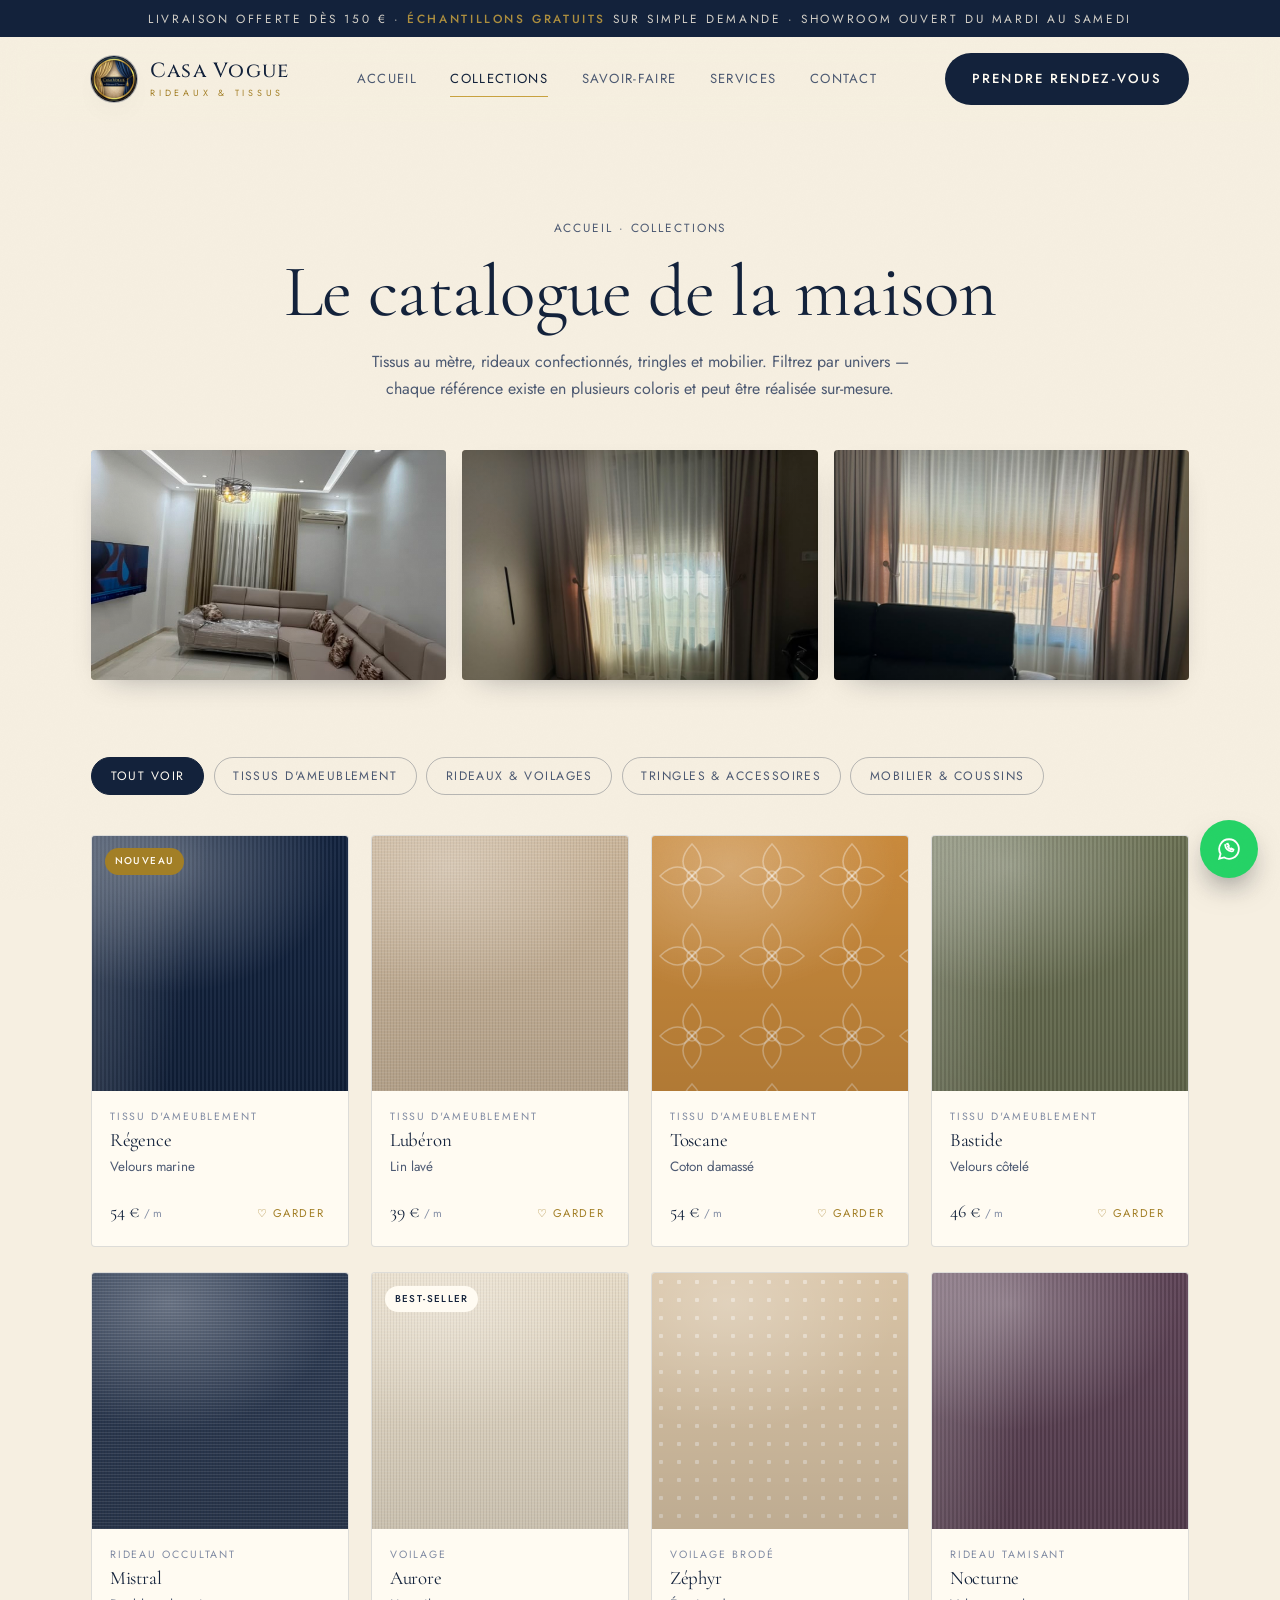
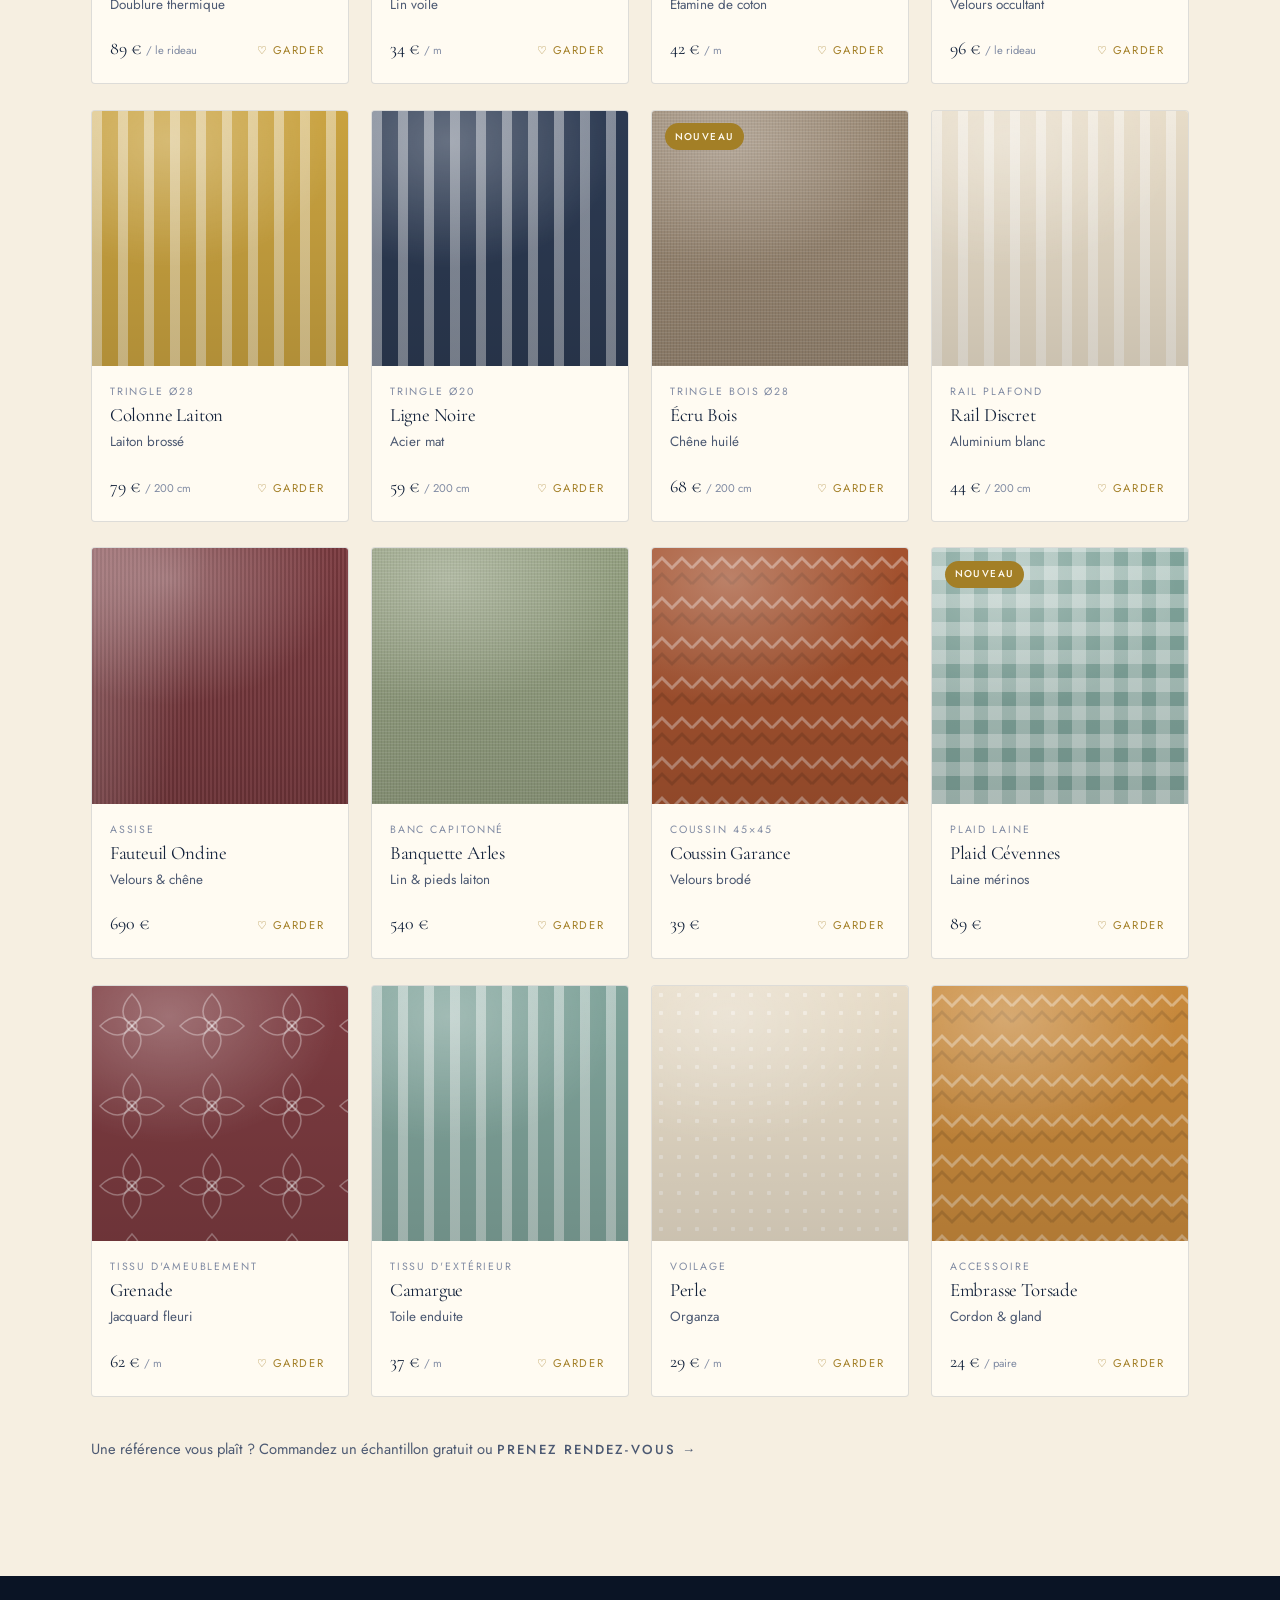
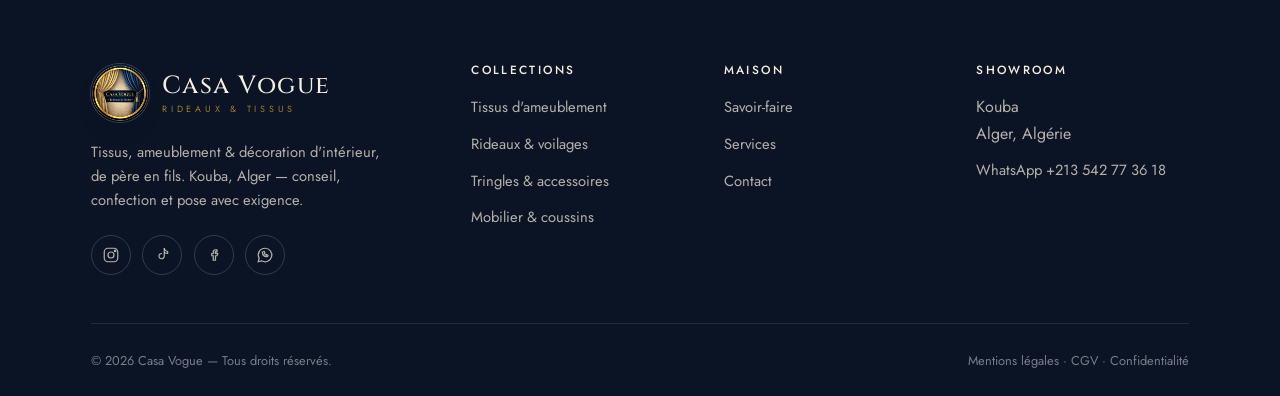
==== commit 3c0a62a8: "Remplace les infos fictives par les vraies coordonnées Casa Vogue - Adresse : Kouba, Alger (au lieu " ====
--- a/collections.html
+++ b/collections.html
@@ -3,8 +3,8 @@
 <head>
   <meta charset="UTF-8" />
   <meta name="viewport" content="width=device-width, initial-scale=1.0" />
-  <title>Collections — CASA VOGUE</title>
-  <meta name="description" content="Le catalogue Casa Vogue : tissus d'ameublement, rideaux & voilages, tringles et accessoires, mobilier et coussins. Filtrez par univers." />
+  <title>Collections — CASA VOGUE | Kouba, Alger</title>
+  <meta name="description" content="Le catalogue Casa Vogue (Kouba, Alger) : tissus d'ameublement, rideaux & voilages, tringles et accessoires, mobilier et coussins. Filtrez par univers." />
   <link rel="icon" href="assets/img/logo.jpg" type="image/jpeg" />
   <link rel="apple-touch-icon" href="assets/img/logo.jpg" />
   <link rel="preconnect" href="https://fonts.googleapis.com" />
@@ -95,7 +95,13 @@
             <span class="brand-mark"><img src="assets/img/logo.jpg" alt="" /></span>
             <span class="brand-word"><span class="mark">Casa Vogue</span><span class="sub">Rideaux &amp; Tissus</span></span>
           </a>
-          <p>Maison de rideaux &amp; tissus depuis 1987. Tissus, rideaux, tringles et mobilier, confectionnés et posés avec exigence.</p>
+          <p>Tissus, ameublement &amp; décoration d'intérieur, de père en fils. Kouba, Alger — conseil, confection et pose avec exigence.</p>
+          <div class="socials">
+            <a href="https://www.instagram.com/casa_voguee" aria-label="Instagram" target="_blank" rel="noopener"><svg width="18" height="18" viewBox="0 0 24 24" fill="none" stroke="currentColor" stroke-width="1.6"><rect x="3" y="3" width="18" height="18" rx="5"/><circle cx="12" cy="12" r="4"/><circle cx="17.5" cy="6.5" r="1"/></svg></a>
+            <a href="https://www.tiktok.com/@casa.vogue.kouba" aria-label="TikTok" target="_blank" rel="noopener"><svg width="18" height="18" viewBox="0 0 24 24" fill="none" stroke="currentColor" stroke-width="1.6"><path d="M15 3v10.5a3.5 3.5 0 11-3-3.46"/><path d="M15 3c.4 2.2 2 4 4.5 4.3V10c-1.7 0-3.2-.5-4.5-1.4"/></svg></a>
+            <a href="https://www.facebook.com/share/1UbMQ487cH/?mibextid=wwXIfr" aria-label="Facebook" target="_blank" rel="noopener"><svg width="18" height="18" viewBox="0 0 24 24" fill="none" stroke="currentColor" stroke-width="1.6"><path d="M14 8h2V5h-2a3 3 0 00-3 3v2H9v3h2v6h3v-6h2l1-3h-3V8a1 1 0 011-1z"/></svg></a>
+            <a href="https://wa.me/213542773618" aria-label="WhatsApp" target="_blank" rel="noopener"><svg width="18" height="18" viewBox="0 0 24 24" fill="none" stroke="currentColor" stroke-width="1.6"><path d="M12 3a9 9 0 00-7.8 13.5L3 21l4.6-1.2A9 9 0 1012 3z"/><path d="M8.5 8.5c.2 3 2.7 5.5 5.7 5.7.6 0 1.5-.2 1.7-.9l.2-.9-2-1-.6.8c-1-.4-2-1.4-2.4-2.4l.8-.6-1-2-.9.2c-.7.2-.9 1.1-.5 1.1z"/></svg></a>
+          </div>
         </div>
         <div>
           <h4>Collections</h4>
@@ -117,9 +123,8 @@
         <div>
           <h4>Showroom</h4>
           <ul>
-            <li>24 rue des Tisserands<br>75003 Paris</li>
-            <li><a href="tel:+33100000000">01 00 00 00 00</a></li>
-            <li><a href="mailto:bonjour@casavogue.fr">bonjour@casavogue.fr</a></li>
+            <li>Kouba<br>Alger, Algérie</li>
+            <li><a href="https://wa.me/213542773618" target="_blank" rel="noopener">WhatsApp +213 542 77 36 18</a></li>
           </ul>
         </div>
       </div>
@@ -130,6 +135,11 @@
     </div>
   </footer>
 
+  <!-- WhatsApp -->
+  <a href="https://wa.me/213542773618?text=Bonjour%20Casa%20Vogue%2C%20je%20souhaite%20plus%20d%27informations." class="whatsapp-fab" target="_blank" rel="noopener" aria-label="Écrire sur WhatsApp">
+    <svg width="26" height="26" viewBox="0 0 24 24" fill="none" stroke="currentColor" stroke-width="1.7"><path d="M12 3a9 9 0 00-7.8 13.5L3 21l4.6-1.2A9 9 0 1012 3z"/><path d="M8.5 8.5c.2 3 2.7 5.5 5.7 5.7.6 0 1.5-.2 1.7-.9l.2-.9-2-1-.6.8c-1-.4-2-1.4-2.4-2.4l.8-.6-1-2-.9.2c-.7.2-.9 1.1-.5 1.1z"/></svg>
+  </a>
+
   <script src="assets/js/main.js"></script>
   <script src="assets/js/products.js"></script>
 </body>
--- a/assets/css/styles.css
+++ b/assets/css/styles.css
@@ -485,6 +485,18 @@
 [data-reveal][data-delay="5"] { transition-delay: .40s; }
 @media (prefers-reduced-motion: reduce) { [data-reveal] { opacity: 1; transform: none; transition: none; } }
 
+/* ----------------------------- WhatsApp ------------------------------ */
+.whatsapp-fab {
+  position: fixed; right: 1.4rem; bottom: 1.4rem; z-index: 70;
+  width: 58px; height: 58px; border-radius: 50%;
+  background: #25d366; color: #fff;
+  display: grid; place-items: center;
+  box-shadow: 0 14px 30px -10px rgba(9,16,28,.55);
+  transition: transform .35s var(--ease), box-shadow .35s var(--ease);
+}
+.whatsapp-fab:hover { transform: translateY(-3px) scale(1.05); box-shadow: 0 18px 36px -10px rgba(9,16,28,.6); }
+@media (max-width: 560px) { .whatsapp-fab { right: 1rem; bottom: 1rem; width: 52px; height: 52px; } }
+
 /* ------------------------------ Mobile menu ------------------------- */
 .mobile-menu {
   position: fixed; inset: 0; z-index: 55; background: var(--paper);
